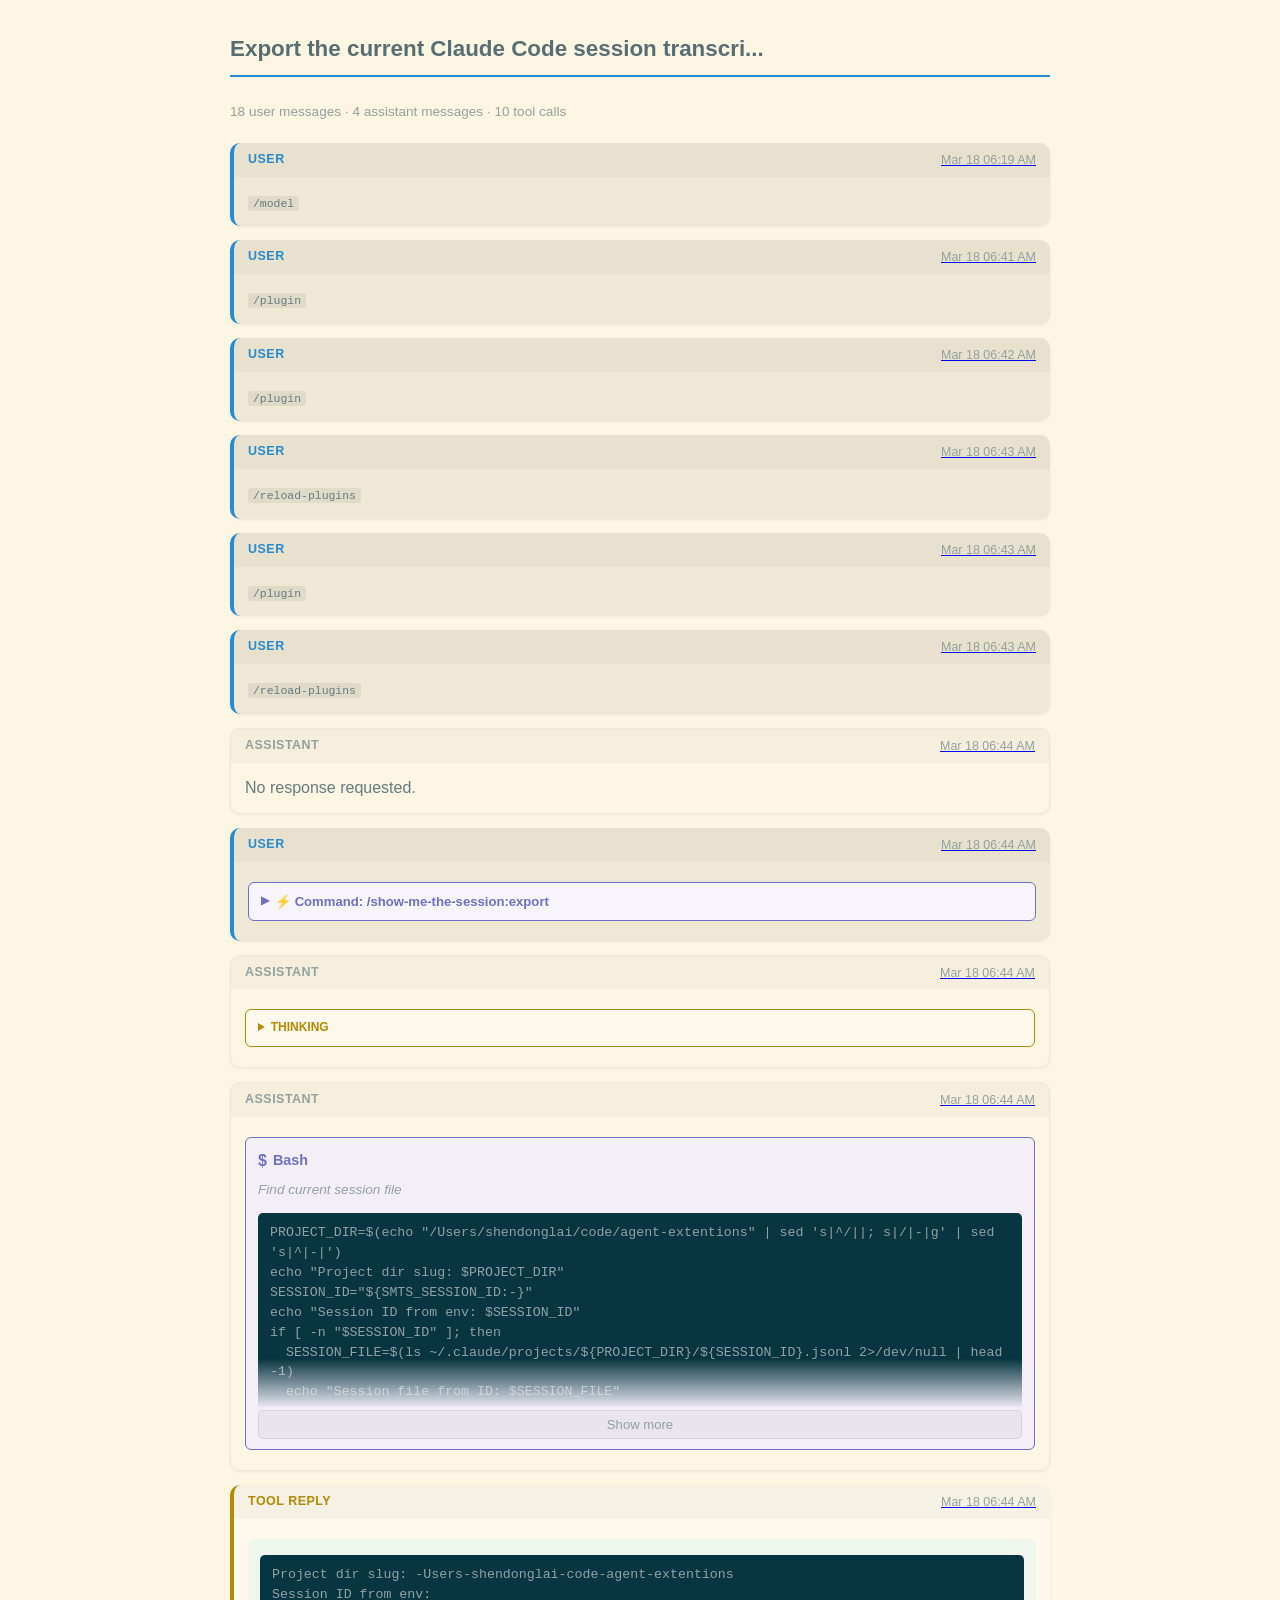
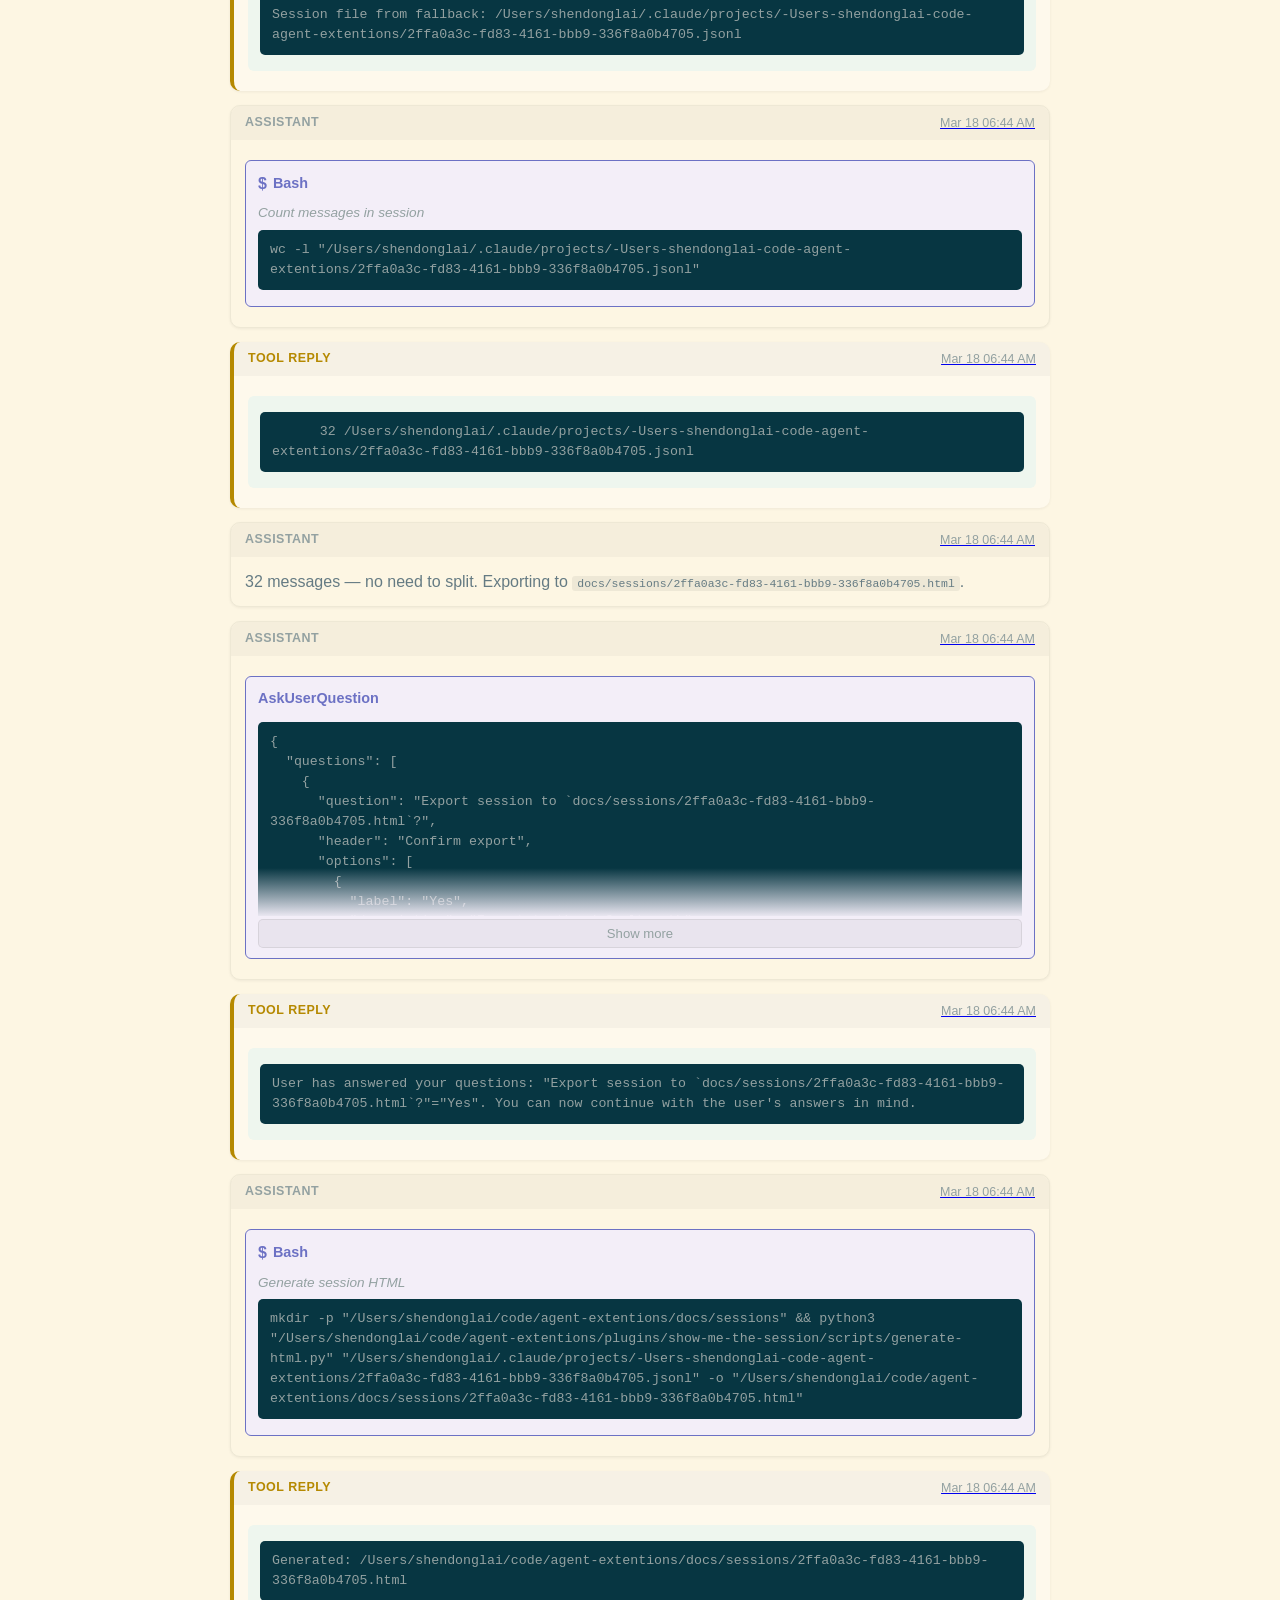
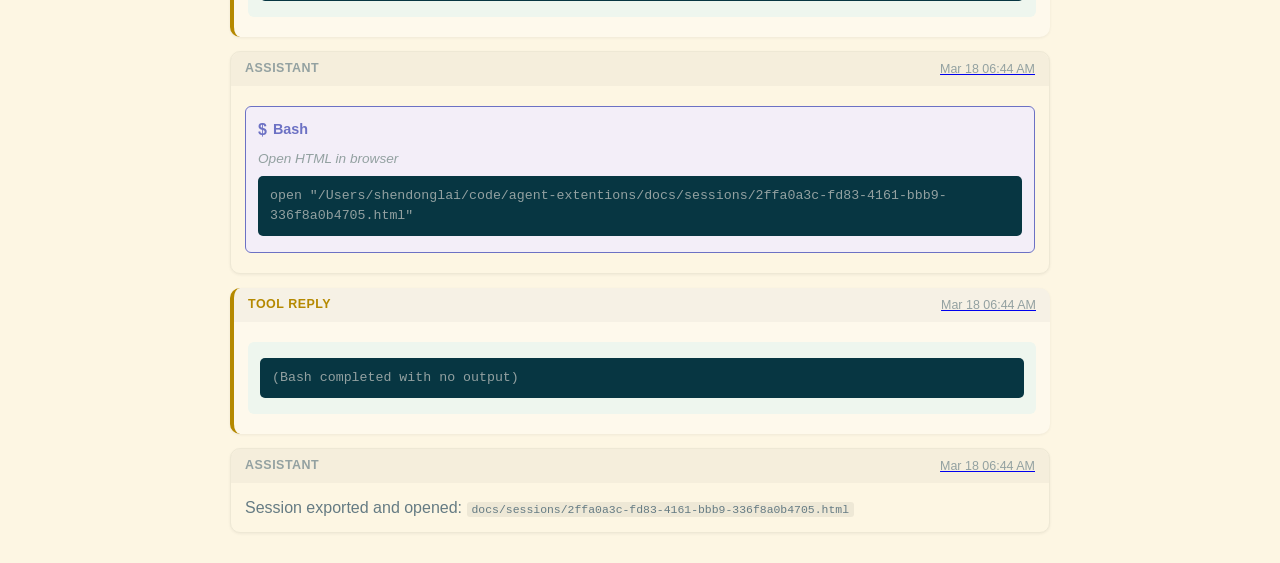
==== examples/2ffa0a3c-fd83-4161-bbb9-336f8a0b4705.html @ d1a50abb "docs: add plugin example" ====
<!DOCTYPE html>
<html lang="en">
<head>
    <meta charset="UTF-8">
    <meta name="viewport" content="width=device-width, initial-scale=1.0">
    <title>Export the current Claude Code session transcri...</title>
    <style>:root {
    /* Solarized Light palette */
    --base03:  #002b36;
    --base02:  #073642;
    --base01:  #586e75;
    --base00:  #657b83;
    --base0:   #839496;
    --base1:   #93a1a1;
    --base2:   #eee8d5;
    --base3:   #fdf6e3;
    --yellow:  #b58900;
    --orange:  #cb4b16;
    --red:     #dc322f;
    --magenta: #d33682;
    --violet:  #6c71c4;
    --blue:    #268bd2;
    --cyan:    #2aa198;
    --green:   #859900;

    --bg:         var(--base3);
    --bg-alt:     var(--base2);
    --fg:         var(--base00);
    --fg-dim:     var(--base1);
    --fg-emph:    var(--base01);
    --accent:     var(--blue);
    --border:     var(--base1);
}

* { box-sizing: border-box; }

body {
    font-family: -apple-system, BlinkMacSystemFont, 'Segoe UI', Roboto, sans-serif;
    background: var(--bg);
    color: var(--fg);
    margin: 0;
    padding: 16px;
    line-height: 1.6;
}

.container {
    max-width: 820px;
    margin: 0 auto;
}

h1 {
    font-size: 1.4rem;
    color: var(--fg-emph);
    border-bottom: 2px solid var(--accent);
    padding-bottom: 8px;
    margin-bottom: 24px;
}

.stats {
    font-size: 0.85rem;
    color: var(--fg-dim);
    margin-bottom: 20px;
}

/* --- Messages --- */
.message {
    margin-bottom: 14px;
    border-radius: 10px;
    overflow: hidden;
    box-shadow: 0 1px 3px rgba(0,0,0,0.06);
}

.message-header {
    display: flex;
    justify-content: space-between;
    align-items: center;
    padding: 6px 14px;
    background: rgba(0,0,0,0.03);
    font-size: 0.82rem;
}

.role-label {
    font-weight: 600;
    text-transform: uppercase;
    letter-spacing: 0.5px;
    font-size: 0.78rem;
}

time {
    color: var(--fg-dim);
    font-size: 0.78rem;
}

.message-content {
    padding: 12px 14px;
}

.message-content p { margin: 0 0 10px 0; }
.message-content p:last-child { margin-bottom: 0; }

/* User */
.message.user {
    background: var(--bg-alt);
    border-left: 4px solid var(--accent);
}
.message.user .role-label { color: var(--accent); }

/* Assistant */
.message.assistant {
    background: var(--bg);
    border-left: 4px solid var(--fg-dim);
    border: 1px solid var(--bg-alt);
}
.message.assistant .role-label { color: var(--fg-dim); }

/* System (tool replies) */
.message.tool-reply {
    background: #fef9ec;
    border-left: 4px solid var(--yellow);
}
.message.tool-reply .role-label { color: var(--yellow); }

/* --- Thinking --- */
.thinking {
    background: #fef9ec;
    border: 1px solid var(--yellow);
    border-radius: 6px;
    margin: 8px 0;
    font-size: 0.88rem;
    color: var(--fg-dim);
}
.thinking summary {
    cursor: pointer;
    padding: 8px 12px;
    font-size: 0.75rem;
    font-weight: 600;
    text-transform: uppercase;
    color: var(--yellow);
    user-select: none;
}
.thinking-body {
    padding: 0 12px 10px 12px;
}
.thinking-body p { margin: 6px 0; }

/* --- Skill Content (collapsed) --- */
.skill-content {
    background: #f0f4f8;
    border: 1px solid var(--cyan);
    border-radius: 6px;
    margin: 8px 0;
    font-size: 0.88rem;
}
.skill-content summary {
    cursor: pointer;
    padding: 8px 12px;
    font-size: 0.82rem;
    font-weight: 600;
    color: var(--cyan);
    user-select: none;
    list-style: none;
    display: flex;
    align-items: center;
    gap: 6px;
}
.skill-content summary::-webkit-details-marker { display: none; }
.skill-content summary::before { content: '▶'; font-size: 0.7rem; }
.skill-content[open] summary::before { content: '▼'; }
.skill-body {
    padding: 0 12px 10px 12px;
    color: var(--fg);
    border-top: 1px solid rgba(42, 161, 152, 0.2);
    margin-top: 6px;
    padding-top: 10px;
}
.skill-body p { margin: 6px 0; }

/* --- Command Content (collapsed) --- */
.command-content {
    background: #f8f4fc;
    border: 1px solid var(--violet);
    border-radius: 6px;
    margin: 8px 0;
    font-size: 0.88rem;
}
.command-content summary {
    cursor: pointer;
    padding: 8px 12px;
    font-size: 0.82rem;
    font-weight: 600;
    color: var(--violet);
    user-select: none;
    list-style: none;
    display: flex;
    align-items: center;
    gap: 6px;
}
.command-content summary::-webkit-details-marker { display: none; }
.command-content summary::before { content: '▶'; font-size: 0.7rem; }
.command-content[open] summary::before { content: '▼'; }

/* --- Tool Use --- */
.tool-use {
    background: #f3eef8;
    border: 1px solid var(--violet);
    border-radius: 6px;
    padding: 10px 12px;
    margin: 8px 0;
}
.tool-header {
    font-weight: 600;
    color: var(--violet);
    margin-bottom: 6px;
    display: flex;
    align-items: center;
    gap: 6px;
    font-size: 0.9rem;
}
.tool-icon { font-size: 1rem; }
.tool-description {
    font-size: 0.85rem;
    color: var(--fg-dim);
    font-style: italic;
    margin-bottom: 6px;
}

/* --- Tool Result --- */
.tool-result {
    background: #eef6ee;
    border-radius: 6px;
    padding: 10px 12px;
    margin: 8px 0;
}
.tool-result.tool-error {
    background: #fdecec;
}

/* --- Code --- */
pre {
    background: var(--base02);
    color: var(--base1);
    padding: 10px 12px;
    border-radius: 5px;
    overflow-x: auto;
    font-size: 0.83rem;
    line-height: 1.5;
    margin: 6px 0;
    white-space: pre-wrap;
    word-wrap: break-word;
}

code {
    background: rgba(0,0,0,0.06);
    padding: 1px 5px;
    border-radius: 3px;
    font-size: 0.88em;
}
pre code { background: none; padding: 0; }

/* --- File Tool (Write/Edit) --- */
.file-tool {
    border-radius: 6px;
    padding: 10px 12px;
    margin: 8px 0;
}
.write-tool {
    background: linear-gradient(135deg, #eef6ee 0%, #f0f6ec 100%);
    border: 1px solid var(--green);
}
.edit-tool {
    background: linear-gradient(135deg, #fef5ec 0%, #fdeef0 100%);
    border: 1px solid var(--orange);
}
.file-tool-header {
    font-weight: 600;
    margin-bottom: 4px;
    display: flex;
    align-items: center;
    gap: 6px;
    font-size: 0.9rem;
}
.write-header { color: var(--green); }
.edit-header { color: var(--orange); }
.file-tool-path {
    font-family: monospace;
    background: rgba(0,0,0,0.06);
    padding: 1px 6px;
    border-radius: 3px;
}

.edit-section { display: flex; margin: 3px 0; border-radius: 3px; overflow: hidden; }
.edit-label { padding: 6px 10px; font-weight: bold; font-family: monospace; display: flex; align-items: flex-start; }
.edit-old { background: #fdeef0; }
.edit-old .edit-label { color: var(--red); background: #f8d6da; }
.edit-new { background: #eef6ee; }
.edit-new .edit-label { color: var(--green); background: #c8e6c8; }
.edit-content { margin: 0; flex: 1; background: transparent; font-size: 0.83rem; }

/* --- Truncatable / Collapsible --- */
.truncatable { position: relative; }
.truncatable.truncated .truncatable-content {
    max-height: 200px;
    overflow: hidden;
}
.truncatable.truncated::after {
    content: '';
    position: absolute;
    bottom: 30px;
    left: 0; right: 0;
    height: 50px;
    background: linear-gradient(to bottom, transparent, var(--bg));
    pointer-events: none;
}
.expand-btn {
    display: none;
    width: 100%;
    padding: 6px 14px;
    margin-top: 3px;
    background: rgba(0,0,0,0.04);
    border: 1px solid rgba(0,0,0,0.08);
    border-radius: 5px;
    cursor: pointer;
    font-size: 0.82rem;
    color: var(--fg-dim);
}
.expand-btn:hover { background: rgba(0,0,0,0.08); }
.truncatable.truncated .expand-btn,
.truncatable.expanded .expand-btn { display: block; }

/* Gradient overrides per parent bg */
.message.user .truncatable.truncated::after { background: linear-gradient(to bottom, transparent, var(--bg-alt)); }
.tool-use .truncatable.truncated::after { background: linear-gradient(to bottom, transparent, #f3eef8); }
.tool-result .truncatable.truncated::after { background: linear-gradient(to bottom, transparent, #eef6ee); }
.message.tool-reply .truncatable.truncated::after { background: linear-gradient(to bottom, transparent, #fef9ec); }

/* --- Responsive --- */
@media (max-width: 600px) {
    body { padding: 8px; }
    .message { border-radius: 6px; }
    .message-content { padding: 10px; }
    pre { font-size: 0.78rem; padding: 8px; }
}

/* --- Pagination --- */
.pagination {
    display: flex;
    justify-content: center;
    align-items: center;
    gap: 12px;
    margin: 24px 0;
    padding: 16px;
    background: var(--bg-alt);
    border-radius: 8px;
}
.pagination a, .pagination span {
    padding: 8px 16px;
    border-radius: 6px;
    text-decoration: none;
    font-weight: 500;
}
.pagination a {
    background: var(--accent);
    color: white;
}
.pagination a:hover {
    opacity: 0.9;
}
.pagination span {
    color: var(--fg-dim);
}
.pagination .page-info {
    color: var(--fg);
    font-size: 0.9rem;
}
</style>
    <style>
        .page { display: none; }
        .page.active { display: block; }
    </style>
</head>
<body>
    <div class="container">
        <h1>Export the current Claude Code session transcri...</h1>
        <div class="stats">18 user messages · 4 assistant messages · 10 tool calls</div>
        <div id="pagination-top"></div>
        <div id="messages"><div class="message user" id="msg-2026-03-18T06-19-08-187Z"><div class="message-header"><span class="role-label">User</span><a href="#msg-2026-03-18T06-19-08-187Z" class="timestamp-link"><time datetime="2026-03-18T06:19:08.187Z" data-timestamp="2026-03-18T06:19:08.187Z">2026-03-18T06:19:08.187Z</time></a></div><div class="message-content"><div class="user-content"><code>/model</code></div></div></div>
<div class="message user" id="msg-2026-03-18T06-41-32-207Z"><div class="message-header"><span class="role-label">User</span><a href="#msg-2026-03-18T06-41-32-207Z" class="timestamp-link"><time datetime="2026-03-18T06:41:32.207Z" data-timestamp="2026-03-18T06:41:32.207Z">2026-03-18T06:41:32.207Z</time></a></div><div class="message-content"><div class="user-content"><code>/plugin</code></div></div></div>
<div class="message user" id="msg-2026-03-18T06-42-55-810Z"><div class="message-header"><span class="role-label">User</span><a href="#msg-2026-03-18T06-42-55-810Z" class="timestamp-link"><time datetime="2026-03-18T06:42:55.810Z" data-timestamp="2026-03-18T06:42:55.810Z">2026-03-18T06:42:55.810Z</time></a></div><div class="message-content"><div class="user-content"><code>/plugin</code></div></div></div>
<div class="message user" id="msg-2026-03-18T06-43-01-131Z"><div class="message-header"><span class="role-label">User</span><a href="#msg-2026-03-18T06-43-01-131Z" class="timestamp-link"><time datetime="2026-03-18T06:43:01.131Z" data-timestamp="2026-03-18T06:43:01.131Z">2026-03-18T06:43:01.131Z</time></a></div><div class="message-content"><div class="user-content"><code>/reload-plugins</code></div></div></div>
<div class="message user" id="msg-2026-03-18T06-43-23-833Z"><div class="message-header"><span class="role-label">User</span><a href="#msg-2026-03-18T06-43-23-833Z" class="timestamp-link"><time datetime="2026-03-18T06:43:23.833Z" data-timestamp="2026-03-18T06:43:23.833Z">2026-03-18T06:43:23.833Z</time></a></div><div class="message-content"><div class="user-content"><code>/plugin</code></div></div></div>
<div class="message user" id="msg-2026-03-18T06-43-26-994Z"><div class="message-header"><span class="role-label">User</span><a href="#msg-2026-03-18T06-43-26-994Z" class="timestamp-link"><time datetime="2026-03-18T06:43:26.994Z" data-timestamp="2026-03-18T06:43:26.994Z">2026-03-18T06:43:26.994Z</time></a></div><div class="message-content"><div class="user-content"><code>/reload-plugins</code></div></div></div>
<div class="message assistant" id="msg-2026-03-18T06-44-03-732Z"><div class="message-header"><span class="role-label">Assistant</span><a href="#msg-2026-03-18T06-44-03-732Z" class="timestamp-link"><time datetime="2026-03-18T06:44:03.732Z" data-timestamp="2026-03-18T06:44:03.732Z">2026-03-18T06:44:03.732Z</time></a></div><div class="message-content"><div class="assistant-text"><p>No response requested.</p></div></div></div>
<div class="message user" id="msg-2026-03-18T06-44-12-597Z"><div class="message-header"><span class="role-label">User</span><a href="#msg-2026-03-18T06-44-12-597Z" class="timestamp-link"><time datetime="2026-03-18T06:44:12.597Z" data-timestamp="2026-03-18T06:44:12.597Z">2026-03-18T06:44:12.597Z</time></a></div><div class="message-content"><details class="command-content"><summary>⚡ Command: /show-me-the-session:export</summary><div class="skill-body"><p>Export the current Claude Code session transcript to a single self-contained HTML file with a solarized-light theme, then open it in the browser.</p>
<p>## CLI Options</p>
<p>| Flag | Description |<br>|------|-------------|<br>| <code>pick</code> | Choose from recent sessions instead of auto-detecting |<br>| <code>-o, --output PATH</code> | Custom output path (file or directory for split mode) |<br>| <code>--split</code> | Split large sessions into multiple HTML files with index |<br>| <code>--page-size N</code> | Messages per page when splitting (default: 50) |</p>
<p>## Process</p>
<p>1. <strong>Parse arguments</strong>: Extract any flags from the user&#x27;s input:<br>   - Look for <code>-o</code> or <code>--output</code> followed by a path<br>   - Look for <code>--split</code> flag<br>   - Look for <code>--page-size</code> followed by a number<br>   - Check for <code>pick</code> keyword</p>
<p>2. <strong>Determine the session file</strong>:</p>
<p>If <code>pick</code> was specified:<br>   - Run the session lister script:<br>     <pre><code>     python3 &quot;/Users/shendonglai/code/agent-extentions/plugins/show-me-the-session/scripts/list-sessions.py&quot;<br>     </code></pre><br>   - Each output line is tab-separated: <code>date \t first-message \t session-id(short) \t /full/path</code><br>   - Use AskUserQuestion to present each session as <code>[date] session-id(short): first message…</code><br>   - From the chosen entry:<br>     - Take the last tab field as <code>SESSION_FILE</code> (full path)<br>     - Extract the full session ID from the filename: <code>SESSION_ID=$(basename &quot;$SESSION_FILE&quot; .jsonl)</code><br>     - Extract the project directory from the path (parent directory of the session file)</p>
<p>Otherwise (default: auto-detect current session):<br>   - <strong>Locate the session file</strong>:<br>     <pre><code>     # Convert cwd to the project directory slug<br>     # e.g., /Users/user/code/myproject -&gt; -Users-user-code-myproject<br>     PROJECT_DIR=$(echo &quot;$CWD&quot; | sed &#x27;s|^/||; s|/|-|g&#x27; | sed &#x27;s|^|-|&#x27;)</p>
<p># Try the session ID captured at session start (set by SessionStart hook)<br>     SESSION_ID=&quot;${SMTS_SESSION_ID:-}&quot;<br>     if [ -n &quot;$SESSION_ID&quot; ]; then<br>       SESSION_FILE=$(ls ~/.claude/projects/${PROJECT_DIR}/${SESSION_ID}.jsonl 2&gt;/dev/null | head -1)<br>     fi</p>
<p># Fallback: most recently modified non-agent JSONL in the project directory<br>     if [ -z &quot;${SESSION_FILE:-}&quot; ]; then<br>       SESSION_FILE=$(ls -t ~/.claude/projects/${PROJECT_DIR}/*.jsonl 2&gt;/dev/null | grep -v &#x27;/agent-&#x27; | head -1)<br>     fi<br>     </code></pre></p>
<p>3. <strong>Determine output path</strong>:</p>
<p>If <code>-o</code> was specified:<br>   - Use the provided path</p>
<p>Otherwise:<br>   - Default output directory: <code>docs/sessions/</code> (create if needed)<br>   - Default filename: <code>&lt;full-session-id&gt;.html</code> (or <code>&lt;full-session-id&gt;-pages/</code> for split mode)<br>   - The full session ID is the complete UUID (e.g., <code>12c5520e-5003-423a-b494-15eb204b4572</code>)<br>   - Ask user: &quot;Export session to <code>docs/sessions/&lt;full-session-id&gt;.html</code>? [Y/n]&quot;</p>
<p>4. <strong>Check message count and suggest split for large sessions</strong>:</p>
<p>Count messages in the session:<br>   <pre><code>   wc -l &quot;$SESSION_FILE&quot;<br>   </code></pre></p>
<p>If message count &gt; 100 and <code>--split</code> was NOT specified:<br>   - Ask user: &quot;This session has X messages. Split into multiple pages for easier viewing? [y/N]&quot;<br>   - If yes, enable split mode</p>
<p>5. <strong>Generate the HTML</strong>:</p>
<p>For single HTML:<br>   <pre><code>   python3 &quot;/Users/shendonglai/code/agent-extentions/plugins/show-me-the-session/scripts/generate-html.py&quot; &quot;$SESSION_FILE&quot; -o &quot;$OUTPUT_PATH&quot;<br>   </code></pre></p>
<p>For split HTML:<br>   <pre><code>   python3 &quot;/Users/shendonglai/code/agent-extentions/plugins/show-me-the-session/scripts/generate-html.py&quot; &quot;$SESSION_FILE&quot; -o &quot;$OUTPUT_DIR&quot; --split --page-size &quot;$PAGE_SIZE&quot;<br>   </code></pre></p>
<p>6. <strong>Open in browser</strong>:<br>   <pre><code>   open &quot;$OUTPUT_PATH&quot;  # or open &quot;$OUTPUT_DIR/index.html&quot; for split mode<br>   </code></pre></p>
<p>7. <strong>Report to user</strong>: Tell them the output path and that it&#x27;s been opened in their browser.</p>
<p>## Important Notes</p>
<p>- The generated HTML is fully self-contained (inline CSS + JS, no external dependencies)<br>- Uses the Solarized Light color scheme for comfortable reading<br>- All content blocks are rendered: user messages, assistant text, thinking (collapsible), tool calls, tool results<br>- Long content sections are truncatable with &quot;Show more&quot; buttons<br>- Split mode creates keyboard navigation (arrow keys) between pages<br>- Timestamps are converted to local time via JavaScript</p></div></details></div></div>
<div class="message assistant" id="msg-2026-03-18T06-44-20-518Z"><div class="message-header"><span class="role-label">Assistant</span><a href="#msg-2026-03-18T06-44-20-518Z" class="timestamp-link"><time datetime="2026-03-18T06:44:20.518Z" data-timestamp="2026-03-18T06:44:20.518Z">2026-03-18T06:44:20.518Z</time></a></div><div class="message-content"><details class="thinking"><summary>Thinking</summary><div class="thinking-body"><p>The user wants to export the current Claude Code session transcript to HTML. Let me follow the process outlined in the skill.</p>
<p>1. First, determine the session file using auto-detect (no <code>pick</code> flag specified)<br>2. Then determine output path<br>3. Check message count<br>4. Generate HTML<br>5. Open in browser</p>
<p>Let me start by finding the session file.</p></div></details></div></div>
<div class="message assistant" id="msg-2026-03-18T06-44-23-170Z"><div class="message-header"><span class="role-label">Assistant</span><a href="#msg-2026-03-18T06-44-23-170Z" class="timestamp-link"><time datetime="2026-03-18T06:44:23.170Z" data-timestamp="2026-03-18T06:44:23.170Z">2026-03-18T06:44:23.170Z</time></a></div><div class="message-content"><div class="tool-use bash-tool" data-tool-id="toolu_bdrk_017CRLP2oLZGGyMC7NFGrKfr"><div class="tool-header"><span class="tool-icon">$</span> Bash</div><div class="tool-description">Find current session file</div><div class="truncatable"><div class="truncatable-content"><pre class="bash-command">PROJECT_DIR=$(echo &quot;/Users/shendonglai/code/agent-extentions&quot; | sed &#x27;s|^/||; s|/|-|g&#x27; | sed &#x27;s|^|-|&#x27;)
echo &quot;Project dir slug: $PROJECT_DIR&quot;
SESSION_ID=&quot;${SMTS_SESSION_ID:-}&quot;
echo &quot;Session ID from env: $SESSION_ID&quot;
if [ -n &quot;$SESSION_ID&quot; ]; then
  SESSION_FILE=$(ls ~/.claude/projects/${PROJECT_DIR}/${SESSION_ID}.jsonl 2&gt;/dev/null | head -1)
  echo &quot;Session file from ID: $SESSION_FILE&quot;
fi
if [ -z &quot;${SESSION_FILE:-}&quot; ]; then
  SESSION_FILE=$(ls -t ~/.claude/projects/${PROJECT_DIR}/*.jsonl 2&gt;/dev/null | grep -v &#x27;/agent-&#x27; | head -1)
  echo &quot;Session file from fallback: $SESSION_FILE&quot;
fi</pre></div><button class="expand-btn">Show more</button></div></div></div></div>
<div class="message tool-reply" id="msg-2026-03-18T06-44-24-242Z"><div class="message-header"><span class="role-label">Tool reply</span><a href="#msg-2026-03-18T06-44-24-242Z" class="timestamp-link"><time datetime="2026-03-18T06:44:24.242Z" data-timestamp="2026-03-18T06:44:24.242Z">2026-03-18T06:44:24.242Z</time></a></div><div class="message-content"><div class="tool-result"><div class="truncatable"><div class="truncatable-content"><pre>Project dir slug: -Users-shendonglai-code-agent-extentions
Session ID from env: 
Session file from fallback: /Users/shendonglai/.claude/projects/-Users-shendonglai-code-agent-extentions/2ffa0a3c-fd83-4161-bbb9-336f8a0b4705.jsonl</pre></div><button class="expand-btn">Show more</button></div></div></div></div>
<div class="message assistant" id="msg-2026-03-18T06-44-30-796Z"><div class="message-header"><span class="role-label">Assistant</span><a href="#msg-2026-03-18T06-44-30-796Z" class="timestamp-link"><time datetime="2026-03-18T06:44:30.796Z" data-timestamp="2026-03-18T06:44:30.796Z">2026-03-18T06:44:30.796Z</time></a></div><div class="message-content"><div class="tool-use bash-tool" data-tool-id="toolu_bdrk_01NWj7eAtgEiitaGhiraNxdu"><div class="tool-header"><span class="tool-icon">$</span> Bash</div><div class="tool-description">Count messages in session</div><div class="truncatable"><div class="truncatable-content"><pre class="bash-command">wc -l &quot;/Users/shendonglai/.claude/projects/-Users-shendonglai-code-agent-extentions/2ffa0a3c-fd83-4161-bbb9-336f8a0b4705.jsonl&quot;</pre></div><button class="expand-btn">Show more</button></div></div></div></div>
<div class="message tool-reply" id="msg-2026-03-18T06-44-30-850Z"><div class="message-header"><span class="role-label">Tool reply</span><a href="#msg-2026-03-18T06-44-30-850Z" class="timestamp-link"><time datetime="2026-03-18T06:44:30.850Z" data-timestamp="2026-03-18T06:44:30.850Z">2026-03-18T06:44:30.850Z</time></a></div><div class="message-content"><div class="tool-result"><div class="truncatable"><div class="truncatable-content"><pre>      32 /Users/shendonglai/.claude/projects/-Users-shendonglai-code-agent-extentions/2ffa0a3c-fd83-4161-bbb9-336f8a0b4705.jsonl</pre></div><button class="expand-btn">Show more</button></div></div></div></div>
<div class="message assistant" id="msg-2026-03-18T06-44-38-029Z"><div class="message-header"><span class="role-label">Assistant</span><a href="#msg-2026-03-18T06-44-38-029Z" class="timestamp-link"><time datetime="2026-03-18T06:44:38.029Z" data-timestamp="2026-03-18T06:44:38.029Z">2026-03-18T06:44:38.029Z</time></a></div><div class="message-content"><div class="assistant-text"><p>32 messages — no need to split. Exporting to <code>docs/sessions/2ffa0a3c-fd83-4161-bbb9-336f8a0b4705.html</code>.</p></div></div></div>
<div class="message assistant" id="msg-2026-03-18T06-44-40-057Z"><div class="message-header"><span class="role-label">Assistant</span><a href="#msg-2026-03-18T06-44-40-057Z" class="timestamp-link"><time datetime="2026-03-18T06:44:40.057Z" data-timestamp="2026-03-18T06:44:40.057Z">2026-03-18T06:44:40.057Z</time></a></div><div class="message-content"><div class="tool-use" data-tool-id="toolu_bdrk_017A61uWKwxkfXnMfZ9JbjDD"><div class="tool-header">AskUserQuestion</div><div class="truncatable"><div class="truncatable-content"><pre>{
  &quot;questions&quot;: [
    {
      &quot;question&quot;: &quot;Export session to `docs/sessions/2ffa0a3c-fd83-4161-bbb9-336f8a0b4705.html`?&quot;,
      &quot;header&quot;: &quot;Confirm export&quot;,
      &quot;options&quot;: [
        {
          &quot;label&quot;: &quot;Yes&quot;,
          &quot;description&quot;: &quot;Export to the default path&quot;
        },
        {
          &quot;label&quot;: &quot;No&quot;,
          &quot;description&quot;: &quot;Cancel the export&quot;
        }
      ],
      &quot;multiSelect&quot;: false
    }
  ]
}</pre></div><button class="expand-btn">Show more</button></div></div></div></div>
<div class="message tool-reply" id="msg-2026-03-18T06-44-42-763Z"><div class="message-header"><span class="role-label">Tool reply</span><a href="#msg-2026-03-18T06-44-42-763Z" class="timestamp-link"><time datetime="2026-03-18T06:44:42.763Z" data-timestamp="2026-03-18T06:44:42.763Z">2026-03-18T06:44:42.763Z</time></a></div><div class="message-content"><div class="tool-result"><div class="truncatable"><div class="truncatable-content"><pre>User has answered your questions: &quot;Export session to `docs/sessions/2ffa0a3c-fd83-4161-bbb9-336f8a0b4705.html`?&quot;=&quot;Yes&quot;. You can now continue with the user&#x27;s answers in mind.</pre></div><button class="expand-btn">Show more</button></div></div></div></div>
<div class="message assistant" id="msg-2026-03-18T06-44-48-780Z"><div class="message-header"><span class="role-label">Assistant</span><a href="#msg-2026-03-18T06-44-48-780Z" class="timestamp-link"><time datetime="2026-03-18T06:44:48.780Z" data-timestamp="2026-03-18T06:44:48.780Z">2026-03-18T06:44:48.780Z</time></a></div><div class="message-content"><div class="tool-use bash-tool" data-tool-id="toolu_bdrk_013bKvHEGovr6Ts13VhSuqLp"><div class="tool-header"><span class="tool-icon">$</span> Bash</div><div class="tool-description">Generate session HTML</div><div class="truncatable"><div class="truncatable-content"><pre class="bash-command">mkdir -p &quot;/Users/shendonglai/code/agent-extentions/docs/sessions&quot; &amp;&amp; python3 &quot;/Users/shendonglai/code/agent-extentions/plugins/show-me-the-session/scripts/generate-html.py&quot; &quot;/Users/shendonglai/.claude/projects/-Users-shendonglai-code-agent-extentions/2ffa0a3c-fd83-4161-bbb9-336f8a0b4705.jsonl&quot; -o &quot;/Users/shendonglai/code/agent-extentions/docs/sessions/2ffa0a3c-fd83-4161-bbb9-336f8a0b4705.html&quot;</pre></div><button class="expand-btn">Show more</button></div></div></div></div>
<div class="message tool-reply" id="msg-2026-03-18T06-44-49-019Z"><div class="message-header"><span class="role-label">Tool reply</span><a href="#msg-2026-03-18T06-44-49-019Z" class="timestamp-link"><time datetime="2026-03-18T06:44:49.019Z" data-timestamp="2026-03-18T06:44:49.019Z">2026-03-18T06:44:49.019Z</time></a></div><div class="message-content"><div class="tool-result"><div class="truncatable"><div class="truncatable-content"><pre>Generated: /Users/shendonglai/code/agent-extentions/docs/sessions/2ffa0a3c-fd83-4161-bbb9-336f8a0b4705.html</pre></div><button class="expand-btn">Show more</button></div></div></div></div>
<div class="message assistant" id="msg-2026-03-18T06-44-54-234Z"><div class="message-header"><span class="role-label">Assistant</span><a href="#msg-2026-03-18T06-44-54-234Z" class="timestamp-link"><time datetime="2026-03-18T06:44:54.234Z" data-timestamp="2026-03-18T06:44:54.234Z">2026-03-18T06:44:54.234Z</time></a></div><div class="message-content"><div class="tool-use bash-tool" data-tool-id="toolu_bdrk_01NzkipcB26SsQQPuuSczpdd"><div class="tool-header"><span class="tool-icon">$</span> Bash</div><div class="tool-description">Open HTML in browser</div><div class="truncatable"><div class="truncatable-content"><pre class="bash-command">open &quot;/Users/shendonglai/code/agent-extentions/docs/sessions/2ffa0a3c-fd83-4161-bbb9-336f8a0b4705.html&quot;</pre></div><button class="expand-btn">Show more</button></div></div></div></div>
<div class="message tool-reply" id="msg-2026-03-18T06-44-54-659Z"><div class="message-header"><span class="role-label">Tool reply</span><a href="#msg-2026-03-18T06-44-54-659Z" class="timestamp-link"><time datetime="2026-03-18T06:44:54.659Z" data-timestamp="2026-03-18T06:44:54.659Z">2026-03-18T06:44:54.659Z</time></a></div><div class="message-content"><div class="tool-result"><div class="truncatable"><div class="truncatable-content"><pre>(Bash completed with no output)</pre></div><button class="expand-btn">Show more</button></div></div></div></div>
<div class="message assistant" id="msg-2026-03-18T06-44-58-939Z"><div class="message-header"><span class="role-label">Assistant</span><a href="#msg-2026-03-18T06-44-58-939Z" class="timestamp-link"><time datetime="2026-03-18T06:44:58.939Z" data-timestamp="2026-03-18T06:44:58.939Z">2026-03-18T06:44:58.939Z</time></a></div><div class="message-content"><div class="assistant-text"><p>Session exported and opened: <code>docs/sessions/2ffa0a3c-fd83-4161-bbb9-336f8a0b4705.html</code></p></div></div></div></div>
        <div id="pagination-bottom"></div>
    </div>
    <script>// Timestamps: convert UTC to local
document.querySelectorAll('time[data-timestamp]').forEach(function(el) {
    var ts = el.getAttribute('data-timestamp');
    var d = new Date(ts);
    var now = new Date();
    var time = d.toLocaleTimeString(undefined, { hour: '2-digit', minute: '2-digit' });
    if (d.toDateString() === now.toDateString()) {
        el.textContent = time;
    } else {
        el.textContent = d.toLocaleDateString(undefined, { month: 'short', day: 'numeric' }) + ' ' + time;
    }
});

// Truncation - use event delegation for resilience against DOM changes
function initTruncation() {
    document.querySelectorAll('.truncatable').forEach(function(w) {
        var c = w.querySelector('.truncatable-content');
        var b = w.querySelector('.expand-btn');
        if (c && c.scrollHeight > 250) {
            w.classList.add('truncated');
        }
    });
}

// Event delegation for expand buttons (works after DOM changes)
document.addEventListener('click', function(e) {
    if (e.target.classList.contains('expand-btn')) {
        var w = e.target.closest('.truncatable');
        if (w) {
            if (w.classList.contains('truncated')) {
                w.classList.remove('truncated');
                w.classList.add('expanded');
                e.target.textContent = 'Show less';
            } else {
                w.classList.remove('expanded');
                w.classList.add('truncated');
                e.target.textContent = 'Show more';
            }
        }
    }
});

// Initialize truncation on load
initTruncation();

// Keyboard navigation for pagination
document.addEventListener('keydown', function(e) {
    var prev = document.querySelector('.pagination .prev');
    var next = document.querySelector('.pagination .next');
    if (e.key === 'ArrowLeft' && prev) prev.click();
    if (e.key === 'ArrowRight' && next) next.click();
});
</script>
    <script>
        (function() {
            var messages = document.querySelectorAll('.message');
            var pageSize = 50;
            var totalMessages = messages.length;
            var totalPages = Math.ceil(totalMessages / pageSize);
            var currentPage = 1;

            if (totalPages <= 1) return;

            // Wrap messages in page divs
            var messagesContainer = document.getElementById('messages');
            messagesContainer.innerHTML = '';

            for (var p = 1; p <= totalPages; p++) {
                var pageDiv = document.createElement('div');
                pageDiv.className = 'page' + (p === 1 ? ' active' : '');
                pageDiv.id = 'page-' + p;

                var start = (p - 1) * pageSize;
                var end = Math.min(start + pageSize, totalMessages);
                for (var i = start; i < end; i++) {
                    pageDiv.appendChild(messages[i].cloneNode(true));
                }
                messagesContainer.appendChild(pageDiv);
            }

            function renderPagination(containerId) {
                var container = document.getElementById(containerId);
                if (!container) return;

                var html = '<div class="pagination">';
                if (currentPage > 1) {
                    html += '<a href="#" onclick="window.goToPage(' + (currentPage-1) + '); return false;">← Previous</a>';
                } else {
                    html += '<span>← Previous</span>';
                }
                html += '<span class="page-info">Page ' + currentPage + ' of ' + totalPages + '</span>';
                if (currentPage < totalPages) {
                    html += '<a href="#" onclick="window.goToPage(' + (currentPage+1) + '); return false;">Next →</a>';
                } else {
                    html += '<span>Next →</span>';
                }
                html += '</div>';
                container.innerHTML = html;
            }

            window.goToPage = function(page) {
                if (page < 1 || page > totalPages) return;
                currentPage = page;

                // Hide all pages, show current
                var pages = document.querySelectorAll('.page');
                pages.forEach(function(p) { p.classList.remove('active'); });
                var activePage = document.getElementById('page-' + page);
                if (activePage) activePage.classList.add('active');

                // Update pagination
                renderPagination('pagination-top');
                renderPagination('pagination-bottom');

                // Re-initialize truncation for the new page
                if (typeof initTruncation === 'function') {
                    initTruncation();
                }

                // Scroll to top
                window.scrollTo(0, 0);
            };

            // Initial render
            renderPagination('pagination-top');
            renderPagination('pagination-bottom');

            // Keyboard navigation
            document.addEventListener('keydown', function(e) {
                if (e.key === 'ArrowLeft' && currentPage > 1) {
                    goToPage(currentPage - 1);
                } else if (e.key === 'ArrowRight' && currentPage < totalPages) {
                    goToPage(currentPage + 1);
                }
            });
        })();
    </script>
</body>
</html>
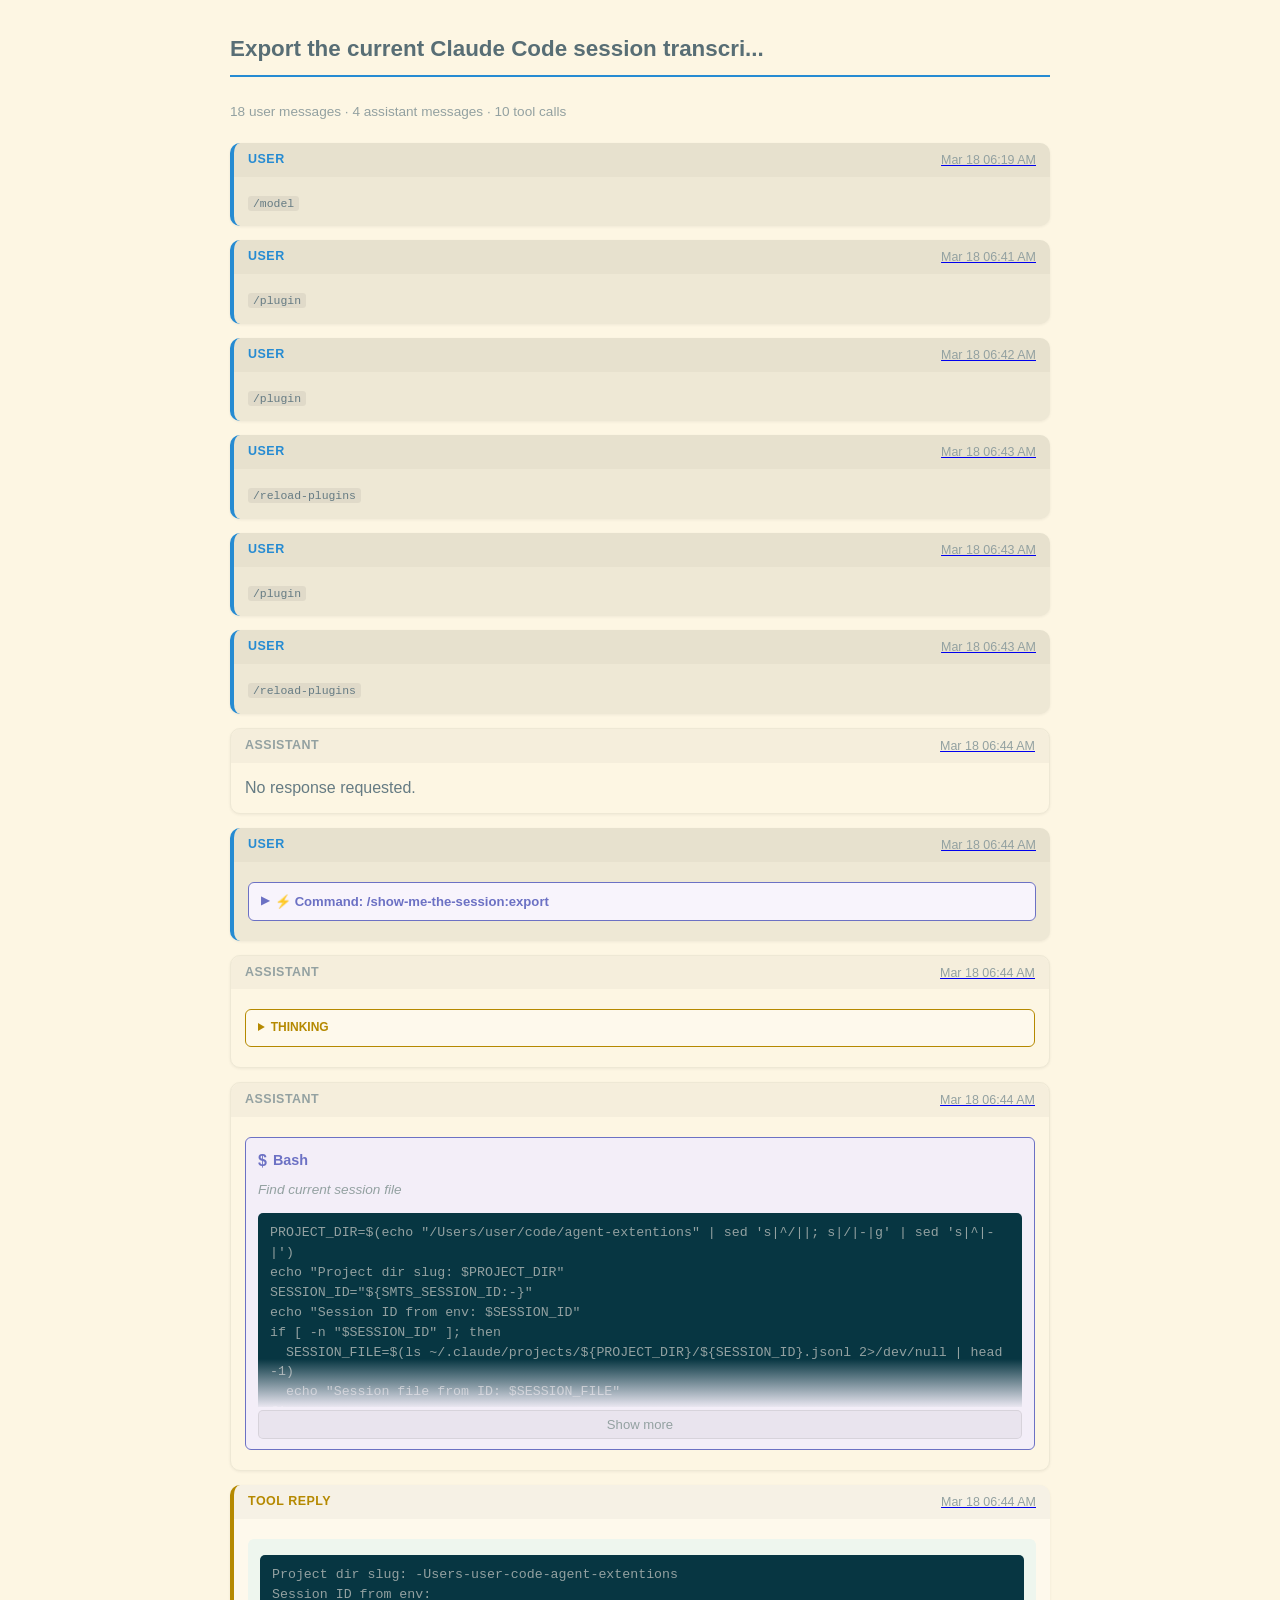
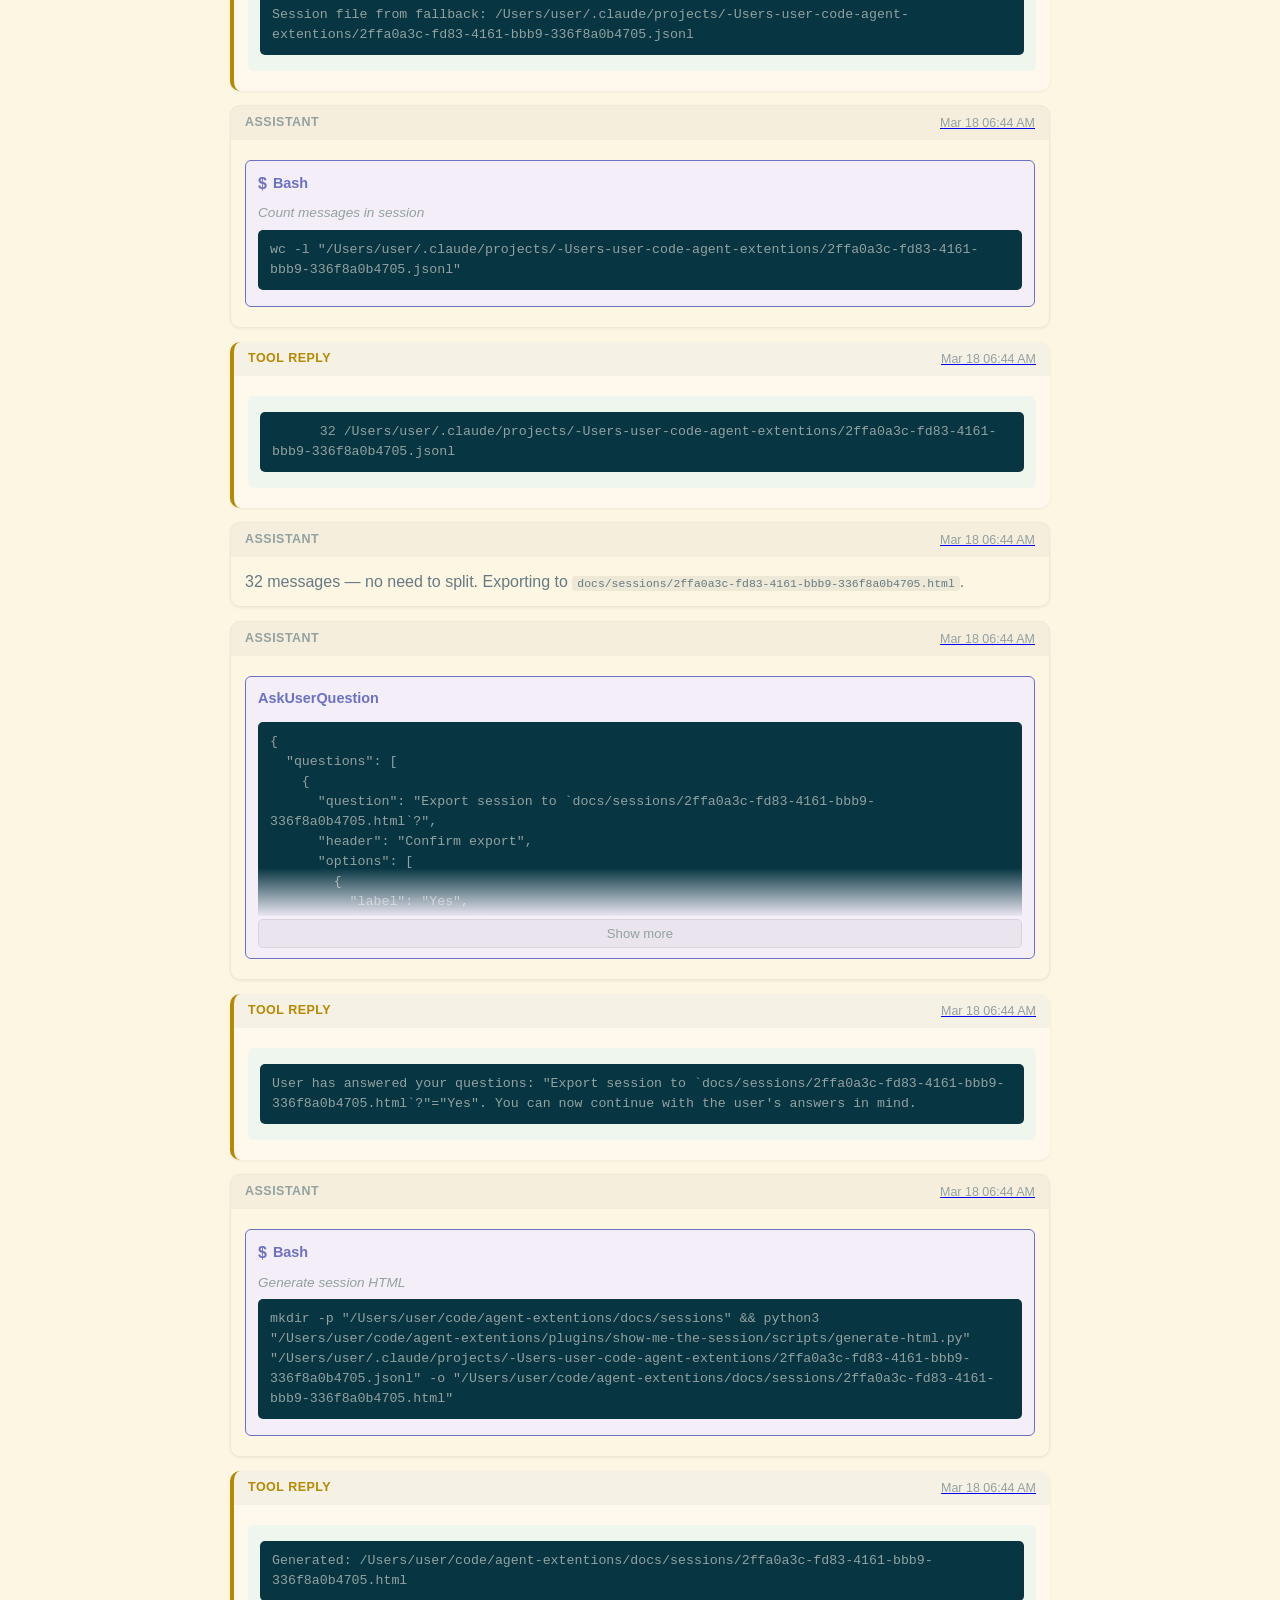
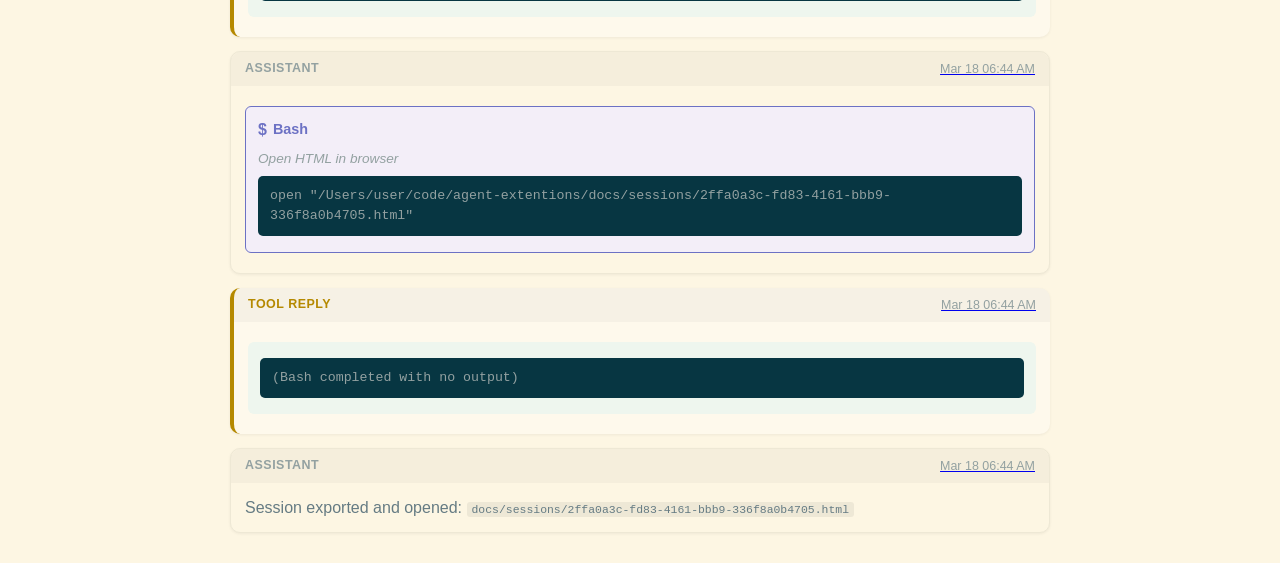
==== commit fa7922bc: "fix: remove privacy infomation" ====
--- a/examples/2ffa0a3c-fd83-4161-bbb9-336f8a0b4705.html
+++ b/examples/2ffa0a3c-fd83-4161-bbb9-336f8a0b4705.html
@@ -396,7 +396,7 @@
 <p>## Process</p>
 <p>1. <strong>Parse arguments</strong>: Extract any flags from the user&#x27;s input:<br>   - Look for <code>-o</code> or <code>--output</code> followed by a path<br>   - Look for <code>--split</code> flag<br>   - Look for <code>--page-size</code> followed by a number<br>   - Check for <code>pick</code> keyword</p>
 <p>2. <strong>Determine the session file</strong>:</p>
-<p>If <code>pick</code> was specified:<br>   - Run the session lister script:<br>     <pre><code>     python3 &quot;/Users/shendonglai/code/agent-extentions/plugins/show-me-the-session/scripts/list-sessions.py&quot;<br>     </code></pre><br>   - Each output line is tab-separated: <code>date \t first-message \t session-id(short) \t /full/path</code><br>   - Use AskUserQuestion to present each session as <code>[date] session-id(short): first message…</code><br>   - From the chosen entry:<br>     - Take the last tab field as <code>SESSION_FILE</code> (full path)<br>     - Extract the full session ID from the filename: <code>SESSION_ID=$(basename &quot;$SESSION_FILE&quot; .jsonl)</code><br>     - Extract the project directory from the path (parent directory of the session file)</p>
+<p>If <code>pick</code> was specified:<br>   - Run the session lister script:<br>     <pre><code>     python3 &quot;/Users/user/code/agent-extentions/plugins/show-me-the-session/scripts/list-sessions.py&quot;<br>     </code></pre><br>   - Each output line is tab-separated: <code>date \t first-message \t session-id(short) \t /full/path</code><br>   - Use AskUserQuestion to present each session as <code>[date] session-id(short): first message…</code><br>   - From the chosen entry:<br>     - Take the last tab field as <code>SESSION_FILE</code> (full path)<br>     - Extract the full session ID from the filename: <code>SESSION_ID=$(basename &quot;$SESSION_FILE&quot; .jsonl)</code><br>     - Extract the project directory from the path (parent directory of the session file)</p>
 <p>Otherwise (default: auto-detect current session):<br>   - <strong>Locate the session file</strong>:<br>     <pre><code>     # Convert cwd to the project directory slug<br>     # e.g., /Users/user/code/myproject -&gt; -Users-user-code-myproject<br>     PROJECT_DIR=$(echo &quot;$CWD&quot; | sed &#x27;s|^/||; s|/|-|g&#x27; | sed &#x27;s|^|-|&#x27;)</p>
 <p># Try the session ID captured at session start (set by SessionStart hook)<br>     SESSION_ID=&quot;${SMTS_SESSION_ID:-}&quot;<br>     if [ -n &quot;$SESSION_ID&quot; ]; then<br>       SESSION_FILE=$(ls ~/.claude/projects/${PROJECT_DIR}/${SESSION_ID}.jsonl 2&gt;/dev/null | head -1)<br>     fi</p>
 <p># Fallback: most recently modified non-agent JSONL in the project directory<br>     if [ -z &quot;${SESSION_FILE:-}&quot; ]; then<br>       SESSION_FILE=$(ls -t ~/.claude/projects/${PROJECT_DIR}/*.jsonl 2&gt;/dev/null | grep -v &#x27;/agent-&#x27; | head -1)<br>     fi<br>     </code></pre></p>
@@ -407,8 +407,8 @@
 <p>Count messages in the session:<br>   <pre><code>   wc -l &quot;$SESSION_FILE&quot;<br>   </code></pre></p>
 <p>If message count &gt; 100 and <code>--split</code> was NOT specified:<br>   - Ask user: &quot;This session has X messages. Split into multiple pages for easier viewing? [y/N]&quot;<br>   - If yes, enable split mode</p>
 <p>5. <strong>Generate the HTML</strong>:</p>
-<p>For single HTML:<br>   <pre><code>   python3 &quot;/Users/shendonglai/code/agent-extentions/plugins/show-me-the-session/scripts/generate-html.py&quot; &quot;$SESSION_FILE&quot; -o &quot;$OUTPUT_PATH&quot;<br>   </code></pre></p>
-<p>For split HTML:<br>   <pre><code>   python3 &quot;/Users/shendonglai/code/agent-extentions/plugins/show-me-the-session/scripts/generate-html.py&quot; &quot;$SESSION_FILE&quot; -o &quot;$OUTPUT_DIR&quot; --split --page-size &quot;$PAGE_SIZE&quot;<br>   </code></pre></p>
+<p>For single HTML:<br>   <pre><code>   python3 &quot;/Users/user/code/agent-extentions/plugins/show-me-the-session/scripts/generate-html.py&quot; &quot;$SESSION_FILE&quot; -o &quot;$OUTPUT_PATH&quot;<br>   </code></pre></p>
+<p>For split HTML:<br>   <pre><code>   python3 &quot;/Users/user/code/agent-extentions/plugins/show-me-the-session/scripts/generate-html.py&quot; &quot;$SESSION_FILE&quot; -o &quot;$OUTPUT_DIR&quot; --split --page-size &quot;$PAGE_SIZE&quot;<br>   </code></pre></p>
 <p>6. <strong>Open in browser</strong>:<br>   <pre><code>   open &quot;$OUTPUT_PATH&quot;  # or open &quot;$OUTPUT_DIR/index.html&quot; for split mode<br>   </code></pre></p>
 <p>7. <strong>Report to user</strong>: Tell them the output path and that it&#x27;s been opened in their browser.</p>
 <p>## Important Notes</p>
@@ -416,7 +416,7 @@
 <div class="message assistant" id="msg-2026-03-18T06-44-20-518Z"><div class="message-header"><span class="role-label">Assistant</span><a href="#msg-2026-03-18T06-44-20-518Z" class="timestamp-link"><time datetime="2026-03-18T06:44:20.518Z" data-timestamp="2026-03-18T06:44:20.518Z">2026-03-18T06:44:20.518Z</time></a></div><div class="message-content"><details class="thinking"><summary>Thinking</summary><div class="thinking-body"><p>The user wants to export the current Claude Code session transcript to HTML. Let me follow the process outlined in the skill.</p>
 <p>1. First, determine the session file using auto-detect (no <code>pick</code> flag specified)<br>2. Then determine output path<br>3. Check message count<br>4. Generate HTML<br>5. Open in browser</p>
 <p>Let me start by finding the session file.</p></div></details></div></div>
-<div class="message assistant" id="msg-2026-03-18T06-44-23-170Z"><div class="message-header"><span class="role-label">Assistant</span><a href="#msg-2026-03-18T06-44-23-170Z" class="timestamp-link"><time datetime="2026-03-18T06:44:23.170Z" data-timestamp="2026-03-18T06:44:23.170Z">2026-03-18T06:44:23.170Z</time></a></div><div class="message-content"><div class="tool-use bash-tool" data-tool-id="toolu_bdrk_017CRLP2oLZGGyMC7NFGrKfr"><div class="tool-header"><span class="tool-icon">$</span> Bash</div><div class="tool-description">Find current session file</div><div class="truncatable"><div class="truncatable-content"><pre class="bash-command">PROJECT_DIR=$(echo &quot;/Users/shendonglai/code/agent-extentions&quot; | sed &#x27;s|^/||; s|/|-|g&#x27; | sed &#x27;s|^|-|&#x27;)
+<div class="message assistant" id="msg-2026-03-18T06-44-23-170Z"><div class="message-header"><span class="role-label">Assistant</span><a href="#msg-2026-03-18T06-44-23-170Z" class="timestamp-link"><time datetime="2026-03-18T06:44:23.170Z" data-timestamp="2026-03-18T06:44:23.170Z">2026-03-18T06:44:23.170Z</time></a></div><div class="message-content"><div class="tool-use bash-tool" data-tool-id="toolu_XXXX_1"><div class="tool-header"><span class="tool-icon">$</span> Bash</div><div class="tool-description">Find current session file</div><div class="truncatable"><div class="truncatable-content"><pre class="bash-command">PROJECT_DIR=$(echo &quot;/Users/user/code/agent-extentions&quot; | sed &#x27;s|^/||; s|/|-|g&#x27; | sed &#x27;s|^|-|&#x27;)
 echo &quot;Project dir slug: $PROJECT_DIR&quot;
 SESSION_ID=&quot;${SMTS_SESSION_ID:-}&quot;
 echo &quot;Session ID from env: $SESSION_ID&quot;
@@ -428,13 +428,13 @@
   SESSION_FILE=$(ls -t ~/.claude/projects/${PROJECT_DIR}/*.jsonl 2&gt;/dev/null | grep -v &#x27;/agent-&#x27; | head -1)
   echo &quot;Session file from fallback: $SESSION_FILE&quot;
 fi</pre></div><button class="expand-btn">Show more</button></div></div></div></div>
-<div class="message tool-reply" id="msg-2026-03-18T06-44-24-242Z"><div class="message-header"><span class="role-label">Tool reply</span><a href="#msg-2026-03-18T06-44-24-242Z" class="timestamp-link"><time datetime="2026-03-18T06:44:24.242Z" data-timestamp="2026-03-18T06:44:24.242Z">2026-03-18T06:44:24.242Z</time></a></div><div class="message-content"><div class="tool-result"><div class="truncatable"><div class="truncatable-content"><pre>Project dir slug: -Users-shendonglai-code-agent-extentions
+<div class="message tool-reply" id="msg-2026-03-18T06-44-24-242Z"><div class="message-header"><span class="role-label">Tool reply</span><a href="#msg-2026-03-18T06-44-24-242Z" class="timestamp-link"><time datetime="2026-03-18T06:44:24.242Z" data-timestamp="2026-03-18T06:44:24.242Z">2026-03-18T06:44:24.242Z</time></a></div><div class="message-content"><div class="tool-result"><div class="truncatable"><div class="truncatable-content"><pre>Project dir slug: -Users-user-code-agent-extentions
 Session ID from env: 
-Session file from fallback: /Users/shendonglai/.claude/projects/-Users-shendonglai-code-agent-extentions/2ffa0a3c-fd83-4161-bbb9-336f8a0b4705.jsonl</pre></div><button class="expand-btn">Show more</button></div></div></div></div>
-<div class="message assistant" id="msg-2026-03-18T06-44-30-796Z"><div class="message-header"><span class="role-label">Assistant</span><a href="#msg-2026-03-18T06-44-30-796Z" class="timestamp-link"><time datetime="2026-03-18T06:44:30.796Z" data-timestamp="2026-03-18T06:44:30.796Z">2026-03-18T06:44:30.796Z</time></a></div><div class="message-content"><div class="tool-use bash-tool" data-tool-id="toolu_bdrk_01NWj7eAtgEiitaGhiraNxdu"><div class="tool-header"><span class="tool-icon">$</span> Bash</div><div class="tool-description">Count messages in session</div><div class="truncatable"><div class="truncatable-content"><pre class="bash-command">wc -l &quot;/Users/shendonglai/.claude/projects/-Users-shendonglai-code-agent-extentions/2ffa0a3c-fd83-4161-bbb9-336f8a0b4705.jsonl&quot;</pre></div><button class="expand-btn">Show more</button></div></div></div></div>
-<div class="message tool-reply" id="msg-2026-03-18T06-44-30-850Z"><div class="message-header"><span class="role-label">Tool reply</span><a href="#msg-2026-03-18T06-44-30-850Z" class="timestamp-link"><time datetime="2026-03-18T06:44:30.850Z" data-timestamp="2026-03-18T06:44:30.850Z">2026-03-18T06:44:30.850Z</time></a></div><div class="message-content"><div class="tool-result"><div class="truncatable"><div class="truncatable-content"><pre>      32 /Users/shendonglai/.claude/projects/-Users-shendonglai-code-agent-extentions/2ffa0a3c-fd83-4161-bbb9-336f8a0b4705.jsonl</pre></div><button class="expand-btn">Show more</button></div></div></div></div>
+Session file from fallback: /Users/user/.claude/projects/-Users-user-code-agent-extentions/2ffa0a3c-fd83-4161-bbb9-336f8a0b4705.jsonl</pre></div><button class="expand-btn">Show more</button></div></div></div></div>
+<div class="message assistant" id="msg-2026-03-18T06-44-30-796Z"><div class="message-header"><span class="role-label">Assistant</span><a href="#msg-2026-03-18T06-44-30-796Z" class="timestamp-link"><time datetime="2026-03-18T06:44:30.796Z" data-timestamp="2026-03-18T06:44:30.796Z">2026-03-18T06:44:30.796Z</time></a></div><div class="message-content"><div class="tool-use bash-tool" data-tool-id="toolu_XXXX_2"><div class="tool-header"><span class="tool-icon">$</span> Bash</div><div class="tool-description">Count messages in session</div><div class="truncatable"><div class="truncatable-content"><pre class="bash-command">wc -l &quot;/Users/user/.claude/projects/-Users-user-code-agent-extentions/2ffa0a3c-fd83-4161-bbb9-336f8a0b4705.jsonl&quot;</pre></div><button class="expand-btn">Show more</button></div></div></div></div>
+<div class="message tool-reply" id="msg-2026-03-18T06-44-30-850Z"><div class="message-header"><span class="role-label">Tool reply</span><a href="#msg-2026-03-18T06-44-30-850Z" class="timestamp-link"><time datetime="2026-03-18T06:44:30.850Z" data-timestamp="2026-03-18T06:44:30.850Z">2026-03-18T06:44:30.850Z</time></a></div><div class="message-content"><div class="tool-result"><div class="truncatable"><div class="truncatable-content"><pre>      32 /Users/user/.claude/projects/-Users-user-code-agent-extentions/2ffa0a3c-fd83-4161-bbb9-336f8a0b4705.jsonl</pre></div><button class="expand-btn">Show more</button></div></div></div></div>
 <div class="message assistant" id="msg-2026-03-18T06-44-38-029Z"><div class="message-header"><span class="role-label">Assistant</span><a href="#msg-2026-03-18T06-44-38-029Z" class="timestamp-link"><time datetime="2026-03-18T06:44:38.029Z" data-timestamp="2026-03-18T06:44:38.029Z">2026-03-18T06:44:38.029Z</time></a></div><div class="message-content"><div class="assistant-text"><p>32 messages — no need to split. Exporting to <code>docs/sessions/2ffa0a3c-fd83-4161-bbb9-336f8a0b4705.html</code>.</p></div></div></div>
-<div class="message assistant" id="msg-2026-03-18T06-44-40-057Z"><div class="message-header"><span class="role-label">Assistant</span><a href="#msg-2026-03-18T06-44-40-057Z" class="timestamp-link"><time datetime="2026-03-18T06:44:40.057Z" data-timestamp="2026-03-18T06:44:40.057Z">2026-03-18T06:44:40.057Z</time></a></div><div class="message-content"><div class="tool-use" data-tool-id="toolu_bdrk_017A61uWKwxkfXnMfZ9JbjDD"><div class="tool-header">AskUserQuestion</div><div class="truncatable"><div class="truncatable-content"><pre>{
+<div class="message assistant" id="msg-2026-03-18T06-44-40-057Z"><div class="message-header"><span class="role-label">Assistant</span><a href="#msg-2026-03-18T06-44-40-057Z" class="timestamp-link"><time datetime="2026-03-18T06:44:40.057Z" data-timestamp="2026-03-18T06:44:40.057Z">2026-03-18T06:44:40.057Z</time></a></div><div class="message-content"><div class="tool-use" data-tool-id="toolu_XXXX_3"><div class="tool-header">AskUserQuestion</div><div class="truncatable"><div class="truncatable-content"><pre>{
   &quot;questions&quot;: [
     {
       &quot;question&quot;: &quot;Export session to `docs/sessions/2ffa0a3c-fd83-4161-bbb9-336f8a0b4705.html`?&quot;,
@@ -454,9 +454,9 @@
   ]
 }</pre></div><button class="expand-btn">Show more</button></div></div></div></div>
 <div class="message tool-reply" id="msg-2026-03-18T06-44-42-763Z"><div class="message-header"><span class="role-label">Tool reply</span><a href="#msg-2026-03-18T06-44-42-763Z" class="timestamp-link"><time datetime="2026-03-18T06:44:42.763Z" data-timestamp="2026-03-18T06:44:42.763Z">2026-03-18T06:44:42.763Z</time></a></div><div class="message-content"><div class="tool-result"><div class="truncatable"><div class="truncatable-content"><pre>User has answered your questions: &quot;Export session to `docs/sessions/2ffa0a3c-fd83-4161-bbb9-336f8a0b4705.html`?&quot;=&quot;Yes&quot;. You can now continue with the user&#x27;s answers in mind.</pre></div><button class="expand-btn">Show more</button></div></div></div></div>
-<div class="message assistant" id="msg-2026-03-18T06-44-48-780Z"><div class="message-header"><span class="role-label">Assistant</span><a href="#msg-2026-03-18T06-44-48-780Z" class="timestamp-link"><time datetime="2026-03-18T06:44:48.780Z" data-timestamp="2026-03-18T06:44:48.780Z">2026-03-18T06:44:48.780Z</time></a></div><div class="message-content"><div class="tool-use bash-tool" data-tool-id="toolu_bdrk_013bKvHEGovr6Ts13VhSuqLp"><div class="tool-header"><span class="tool-icon">$</span> Bash</div><div class="tool-description">Generate session HTML</div><div class="truncatable"><div class="truncatable-content"><pre class="bash-command">mkdir -p &quot;/Users/shendonglai/code/agent-extentions/docs/sessions&quot; &amp;&amp; python3 &quot;/Users/shendonglai/code/agent-extentions/plugins/show-me-the-session/scripts/generate-html.py&quot; &quot;/Users/shendonglai/.claude/projects/-Users-shendonglai-code-agent-extentions/2ffa0a3c-fd83-4161-bbb9-336f8a0b4705.jsonl&quot; -o &quot;/Users/shendonglai/code/agent-extentions/docs/sessions/2ffa0a3c-fd83-4161-bbb9-336f8a0b4705.html&quot;</pre></div><button class="expand-btn">Show more</button></div></div></div></div>
-<div class="message tool-reply" id="msg-2026-03-18T06-44-49-019Z"><div class="message-header"><span class="role-label">Tool reply</span><a href="#msg-2026-03-18T06-44-49-019Z" class="timestamp-link"><time datetime="2026-03-18T06:44:49.019Z" data-timestamp="2026-03-18T06:44:49.019Z">2026-03-18T06:44:49.019Z</time></a></div><div class="message-content"><div class="tool-result"><div class="truncatable"><div class="truncatable-content"><pre>Generated: /Users/shendonglai/code/agent-extentions/docs/sessions/2ffa0a3c-fd83-4161-bbb9-336f8a0b4705.html</pre></div><button class="expand-btn">Show more</button></div></div></div></div>
-<div class="message assistant" id="msg-2026-03-18T06-44-54-234Z"><div class="message-header"><span class="role-label">Assistant</span><a href="#msg-2026-03-18T06-44-54-234Z" class="timestamp-link"><time datetime="2026-03-18T06:44:54.234Z" data-timestamp="2026-03-18T06:44:54.234Z">2026-03-18T06:44:54.234Z</time></a></div><div class="message-content"><div class="tool-use bash-tool" data-tool-id="toolu_bdrk_01NzkipcB26SsQQPuuSczpdd"><div class="tool-header"><span class="tool-icon">$</span> Bash</div><div class="tool-description">Open HTML in browser</div><div class="truncatable"><div class="truncatable-content"><pre class="bash-command">open &quot;/Users/shendonglai/code/agent-extentions/docs/sessions/2ffa0a3c-fd83-4161-bbb9-336f8a0b4705.html&quot;</pre></div><button class="expand-btn">Show more</button></div></div></div></div>
+<div class="message assistant" id="msg-2026-03-18T06-44-48-780Z"><div class="message-header"><span class="role-label">Assistant</span><a href="#msg-2026-03-18T06-44-48-780Z" class="timestamp-link"><time datetime="2026-03-18T06:44:48.780Z" data-timestamp="2026-03-18T06:44:48.780Z">2026-03-18T06:44:48.780Z</time></a></div><div class="message-content"><div class="tool-use bash-tool" data-tool-id="toolu_XXXX_4"><div class="tool-header"><span class="tool-icon">$</span> Bash</div><div class="tool-description">Generate session HTML</div><div class="truncatable"><div class="truncatable-content"><pre class="bash-command">mkdir -p &quot;/Users/user/code/agent-extentions/docs/sessions&quot; &amp;&amp; python3 &quot;/Users/user/code/agent-extentions/plugins/show-me-the-session/scripts/generate-html.py&quot; &quot;/Users/user/.claude/projects/-Users-user-code-agent-extentions/2ffa0a3c-fd83-4161-bbb9-336f8a0b4705.jsonl&quot; -o &quot;/Users/user/code/agent-extentions/docs/sessions/2ffa0a3c-fd83-4161-bbb9-336f8a0b4705.html&quot;</pre></div><button class="expand-btn">Show more</button></div></div></div></div>
+<div class="message tool-reply" id="msg-2026-03-18T06-44-49-019Z"><div class="message-header"><span class="role-label">Tool reply</span><a href="#msg-2026-03-18T06-44-49-019Z" class="timestamp-link"><time datetime="2026-03-18T06:44:49.019Z" data-timestamp="2026-03-18T06:44:49.019Z">2026-03-18T06:44:49.019Z</time></a></div><div class="message-content"><div class="tool-result"><div class="truncatable"><div class="truncatable-content"><pre>Generated: /Users/user/code/agent-extentions/docs/sessions/2ffa0a3c-fd83-4161-bbb9-336f8a0b4705.html</pre></div><button class="expand-btn">Show more</button></div></div></div></div>
+<div class="message assistant" id="msg-2026-03-18T06-44-54-234Z"><div class="message-header"><span class="role-label">Assistant</span><a href="#msg-2026-03-18T06-44-54-234Z" class="timestamp-link"><time datetime="2026-03-18T06:44:54.234Z" data-timestamp="2026-03-18T06:44:54.234Z">2026-03-18T06:44:54.234Z</time></a></div><div class="message-content"><div class="tool-use bash-tool" data-tool-id="toolu_XXXX_5"><div class="tool-header"><span class="tool-icon">$</span> Bash</div><div class="tool-description">Open HTML in browser</div><div class="truncatable"><div class="truncatable-content"><pre class="bash-command">open &quot;/Users/user/code/agent-extentions/docs/sessions/2ffa0a3c-fd83-4161-bbb9-336f8a0b4705.html&quot;</pre></div><button class="expand-btn">Show more</button></div></div></div></div>
 <div class="message tool-reply" id="msg-2026-03-18T06-44-54-659Z"><div class="message-header"><span class="role-label">Tool reply</span><a href="#msg-2026-03-18T06-44-54-659Z" class="timestamp-link"><time datetime="2026-03-18T06:44:54.659Z" data-timestamp="2026-03-18T06:44:54.659Z">2026-03-18T06:44:54.659Z</time></a></div><div class="message-content"><div class="tool-result"><div class="truncatable"><div class="truncatable-content"><pre>(Bash completed with no output)</pre></div><button class="expand-btn">Show more</button></div></div></div></div>
 <div class="message assistant" id="msg-2026-03-18T06-44-58-939Z"><div class="message-header"><span class="role-label">Assistant</span><a href="#msg-2026-03-18T06-44-58-939Z" class="timestamp-link"><time datetime="2026-03-18T06:44:58.939Z" data-timestamp="2026-03-18T06:44:58.939Z">2026-03-18T06:44:58.939Z</time></a></div><div class="message-content"><div class="assistant-text"><p>Session exported and opened: <code>docs/sessions/2ffa0a3c-fd83-4161-bbb9-336f8a0b4705.html</code></p></div></div></div></div>
         <div id="pagination-bottom"></div>
